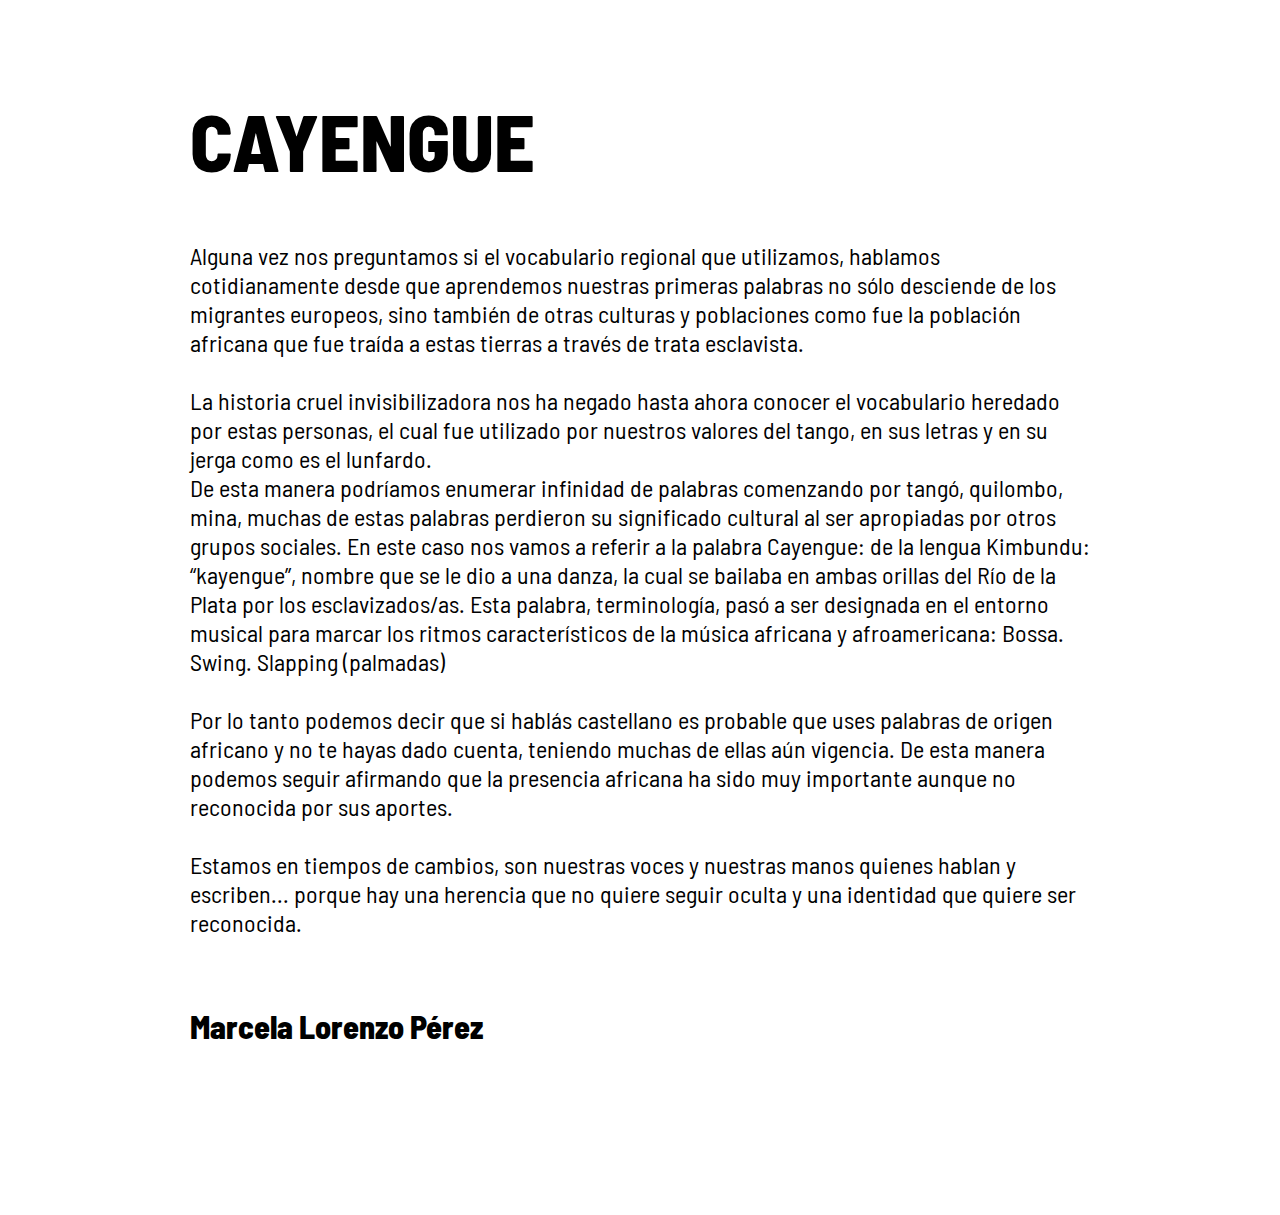
==== cayengue.html @ cec615c7 "prueba 2 con links" ====
<!DOCTYPE html>
<html lang="en">
  <head>
    <meta charset="UTF-8" />
    <meta http-equiv="X-UA-Compatible" content="IE=edge" />
    <meta name="viewport" content="width=device-width, initial-scale=1.0" />
    <title>CAYENGUE</title>
    <link href="./styles.css" rel="stylesheet" type="text/css" />
  </head>
  <body>
    <div class="container">
      <div class="seccion">
        <h1 class="palabra">CAYENGUE</h1>
        <p class="parrafo">
          Alguna vez nos preguntamos si el vocabulario regional que utilizamos,
          hablamos cotidianamente desde que aprendemos nuestras primeras
          palabras no sólo desciende de los migrantes europeos, sino también de
          otras culturas y poblaciones como fue la población africana que fue
          traída a estas tierras a través de trata esclavista.
          <br />
          <br />
          La historia cruel invisibilizadora nos ha negado hasta ahora conocer
          el vocabulario heredado por estas personas, el cual fue utilizado por
          nuestros valores del tango, en sus letras y en su jerga como es el
          lunfardo.
          <br />
          De esta manera podríamos enumerar infinidad de palabras comenzando por
          tangó, quilombo, mina, muchas de estas palabras perdieron su
          significado cultural al ser apropiadas por otros grupos sociales. En
          este caso nos vamos a referir a la palabra Cayengue: de la lengua
          Kimbundu: “kayengue”, nombre que se le dio a una danza, la cual se
          bailaba en ambas orillas del Río de la Plata por los esclavizados/as.
          Esta palabra, terminología, pasó a ser designada en el entorno musical
          para marcar los ritmos característicos de la música africana y
          afroamericana: Bossa. Swing. Slapping (palmadas)
          <br />
          <br />
          Por lo tanto podemos decir que si hablás castellano es probable que
          uses palabras de origen africano y no te hayas dado cuenta, teniendo
          muchas de ellas aún vigencia. De esta manera podemos seguir afirmando
          que la presencia africana ha sido muy importante aunque no reconocida
          por sus aportes.
          <br />
          <br />
          Estamos en tiempos de cambios, son nuestras voces y nuestras manos
          quienes hablan y escriben... porque hay una herencia que no quiere
          seguir oculta y una identidad que quiere ser reconocida.
        </p>
        <h6 class="autor">Marcela Lorenzo Pérez</h6>
      </div>
    </div>
  </body>
</html>
---- styles.css ----
@import url("https://fonts.googleapis.com/css2?family=Barlow+Semi+Condensed:wght@300;400;800&display=swap");

* {
  font-family: "Barlow Semi Condensed", sans-serif;
}

.container {
  display: flex;
  justify-content: center;
  margin-bottom: 200px;
}

.seccion {
  position: relative;
  width: 900px;
  top: 30px;
}

.palabra {
  font-size: 5em;
  font-weight: 800;
}

.parrafo {
  margin: 0;
  margin-bottom: 30px;
  font-size: 1.5em;
  font-weight: 400;
}

.subtitulo1 {
  margin: 0;
  font-weight: 800;
  font-size: 1.7em;
}
.autor {
  margin: 0;
  margin-top: 70px;
  font-weight: 800;
  font-size: 2em;
}

@media (max-width: 900px) {
  .seccion {
    width: 90%;
  }
  .container {
    height: 1500px;
  }
  .palabra {
    font-size: 4em;
  }
  .parrafo {
    font-size: 1em;
  }
  .subtitulo1 {
    font-size: 1.5em;
  }
  .autor {
    font-size: 1.5em;
  }
}
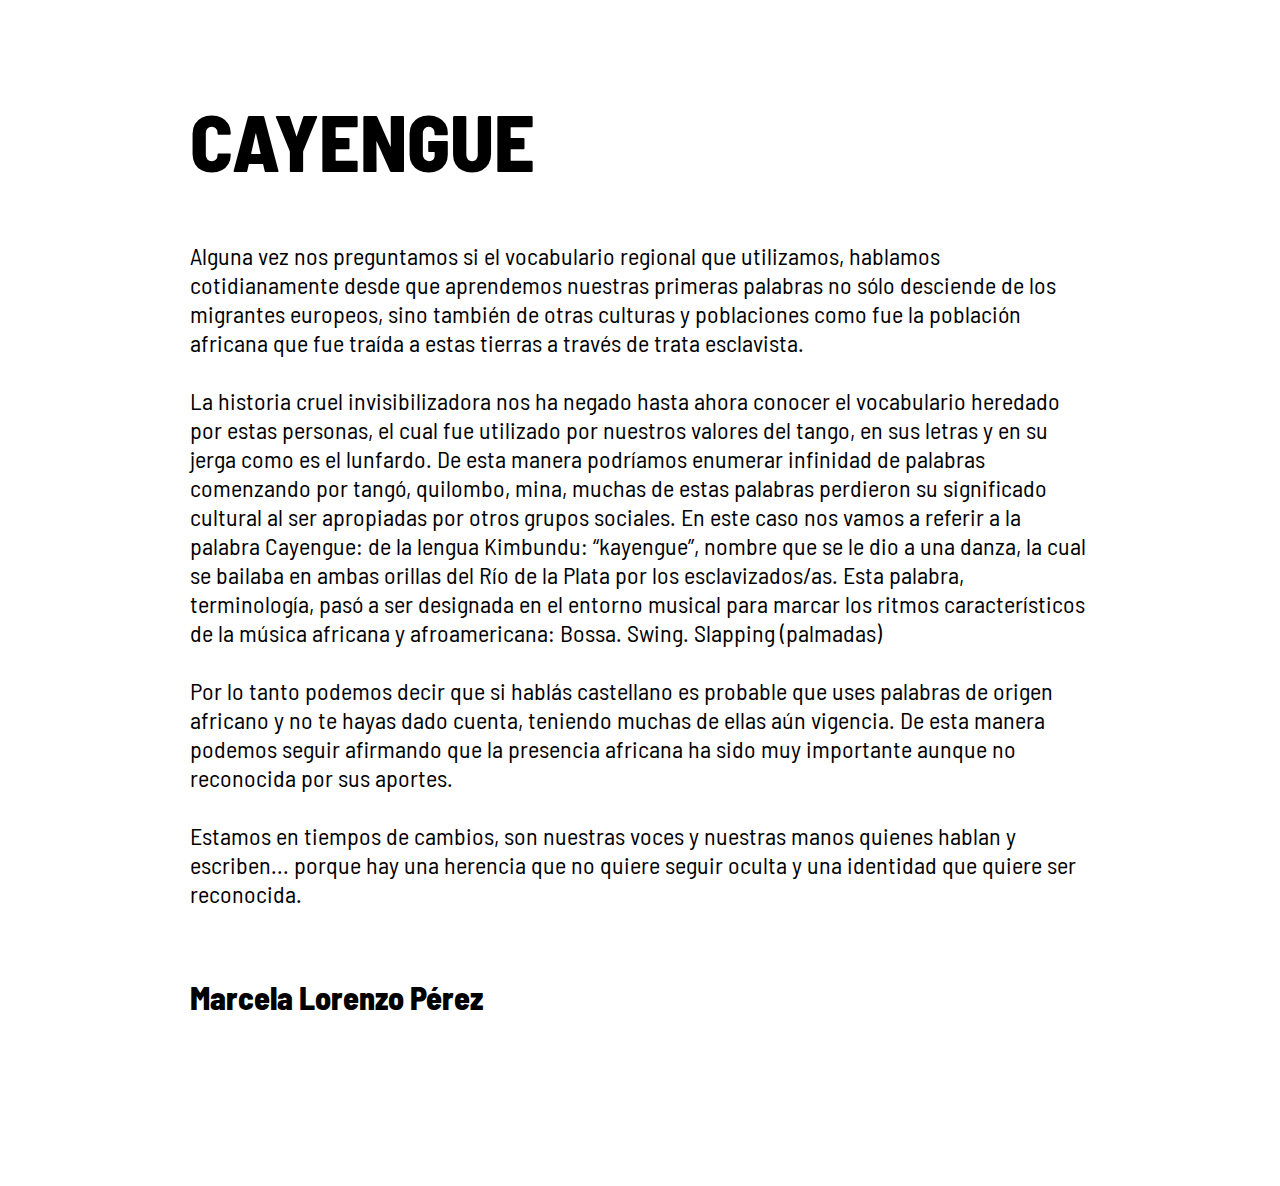
==== commit 33199aad: "corrigiendo saltos de linea 1" ====
--- a/cayengue.html
+++ b/cayengue.html
@@ -12,39 +12,33 @@
       <div class="seccion">
         <h1 class="palabra">CAYENGUE</h1>
         <p class="parrafo">
-          Alguna vez nos preguntamos si el vocabulario regional que utilizamos,
-          hablamos cotidianamente desde que aprendemos nuestras primeras
-          palabras no sólo desciende de los migrantes europeos, sino también de
-          otras culturas y poblaciones como fue la población africana que fue
-          traída a estas tierras a través de trata esclavista.
+          Alguna vez nos preguntamos si el vocabulario regional que utilizamos, hablamos
+cotidianamente desde que aprendemos nuestras primeras palabras no sólo desciende de
+los migrantes europeos, sino también de otras culturas y poblaciones como fue la
+población africana que fue traída a estas tierras a través de trata esclavista.
           <br />
           <br />
-          La historia cruel invisibilizadora nos ha negado hasta ahora conocer
-          el vocabulario heredado por estas personas, el cual fue utilizado por
-          nuestros valores del tango, en sus letras y en su jerga como es el
-          lunfardo.
-          <br />
-          De esta manera podríamos enumerar infinidad de palabras comenzando por
-          tangó, quilombo, mina, muchas de estas palabras perdieron su
-          significado cultural al ser apropiadas por otros grupos sociales. En
-          este caso nos vamos a referir a la palabra Cayengue: de la lengua
-          Kimbundu: “kayengue”, nombre que se le dio a una danza, la cual se
-          bailaba en ambas orillas del Río de la Plata por los esclavizados/as.
-          Esta palabra, terminología, pasó a ser designada en el entorno musical
-          para marcar los ritmos característicos de la música africana y
-          afroamericana: Bossa. Swing. Slapping (palmadas)
+          La historia cruel invisibilizadora nos ha negado hasta ahora conocer el vocabulario
+heredado por estas personas, el cual fue utilizado por nuestros valores del tango, en sus
+letras y en su jerga como es el lunfardo.
+De esta manera podríamos enumerar infinidad de palabras comenzando por tangó,
+quilombo, mina, muchas de estas palabras perdieron su significado cultural al ser
+apropiadas por otros grupos sociales. En este caso nos vamos a referir a la palabra
+Cayengue: de la lengua Kimbundu: “kayengue”, nombre que se le dio a una danza, la cual
+se bailaba en ambas orillas del Río de la Plata por los esclavizados/as. Esta palabra,
+terminología, pasó a ser designada en el entorno musical para marcar los ritmos
+característicos de la música africana y afroamericana: Bossa. Swing. Slapping (palmadas)
           <br />
           <br />
-          Por lo tanto podemos decir que si hablás castellano es probable que
-          uses palabras de origen africano y no te hayas dado cuenta, teniendo
-          muchas de ellas aún vigencia. De esta manera podemos seguir afirmando
-          que la presencia africana ha sido muy importante aunque no reconocida
-          por sus aportes.
+          Por lo tanto podemos decir que si hablás castellano es probable que uses palabras de
+origen africano y no te hayas dado cuenta, teniendo muchas de ellas aún vigencia. De
+esta manera podemos seguir afirmando que la presencia africana ha sido muy importante
+aunque no reconocida por sus aportes.
           <br />
           <br />
-          Estamos en tiempos de cambios, son nuestras voces y nuestras manos
-          quienes hablan y escriben... porque hay una herencia que no quiere
-          seguir oculta y una identidad que quiere ser reconocida.
+          Estamos en tiempos de cambios, son nuestras voces y nuestras manos quienes hablan y
+escriben... porque hay una herencia que no quiere seguir oculta y una identidad que
+quiere ser reconocida.
         </p>
         <h6 class="autor">Marcela Lorenzo Pérez</h6>
       </div>
